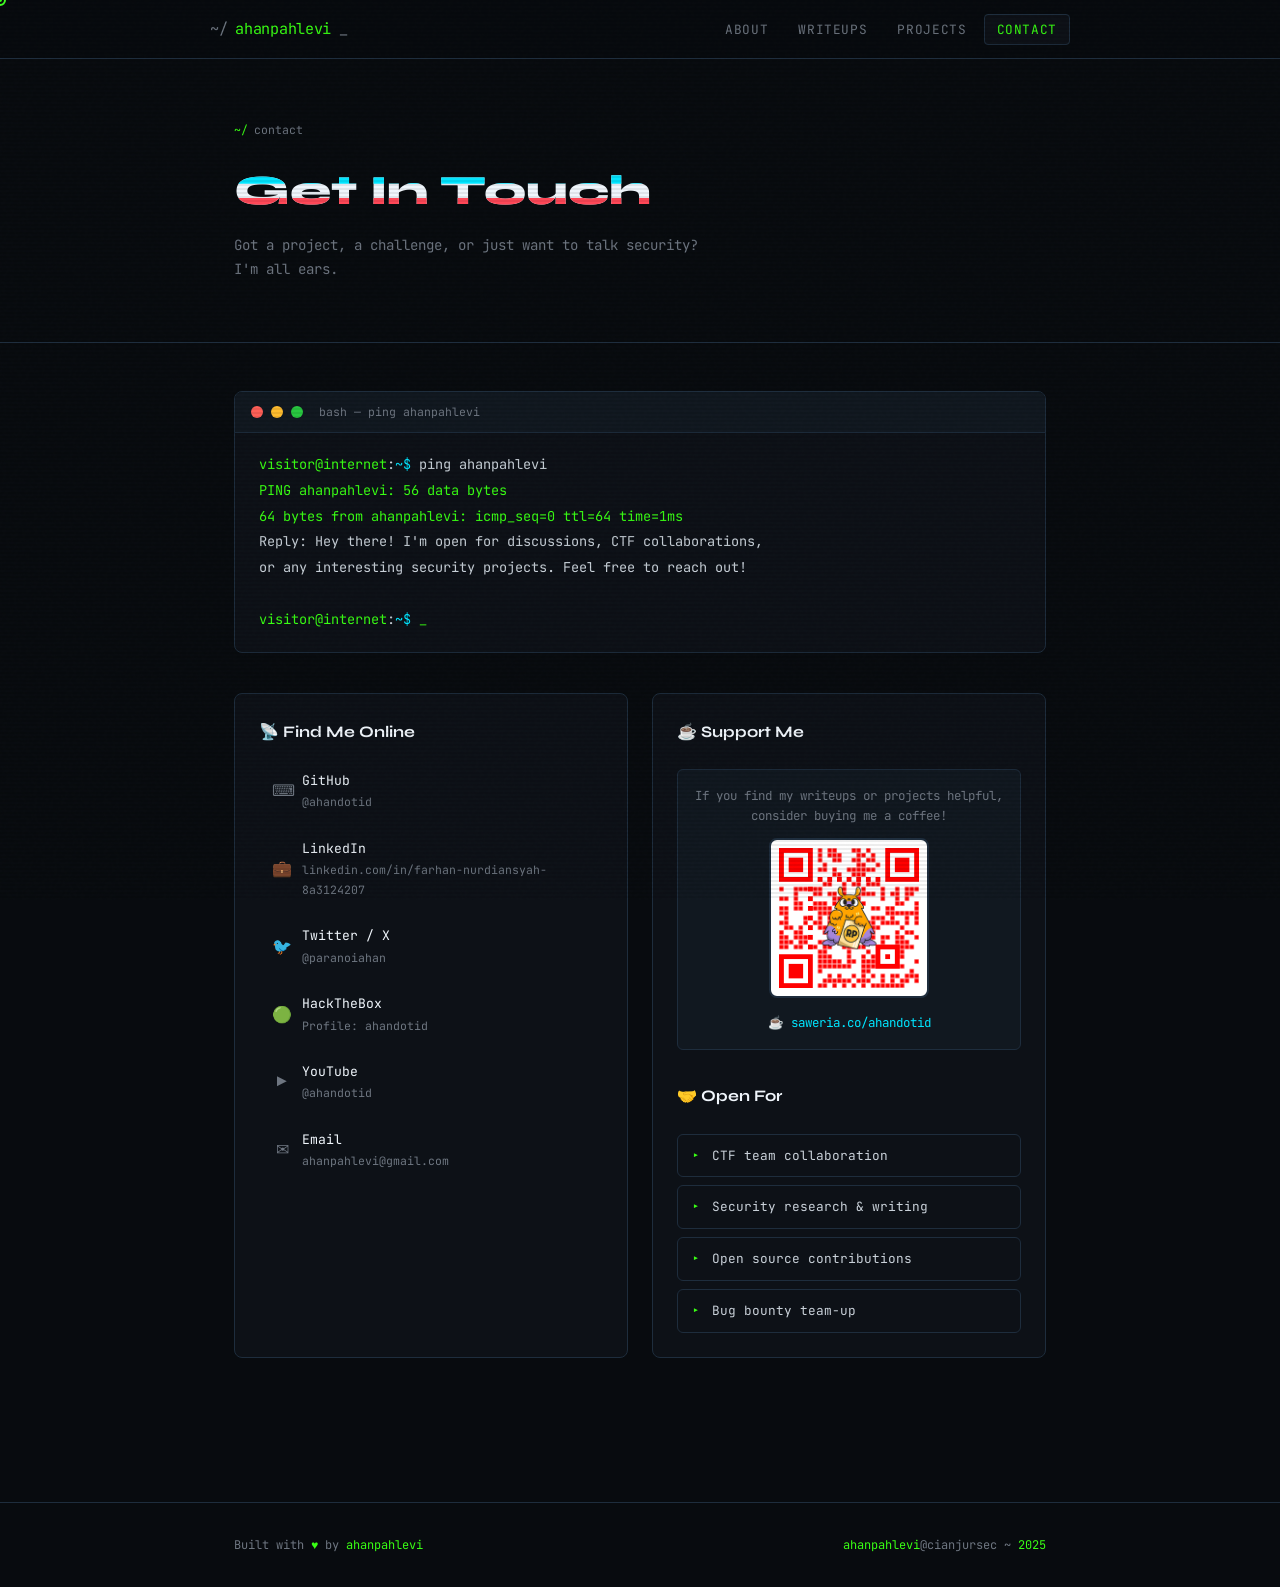
==== contact.html @ f81f7e48 "Add files via upload" ====
<!DOCTYPE html>
<html lang="id">
<head>
  <meta charset="UTF-8" />
  <meta name="viewport" content="width=device-width, initial-scale=1.0" />
  <title>Contact — Ahan Pahlevi</title>
  <link rel="icon" href="assets/favicon.ico" />
  <link rel="stylesheet" href="css/style.css" />
</head>
<body>

  <div class="cursor"></div>
  <div class="cursor-dot"></div>

  <nav>
    <div class="nav-inner">
      <div class="nav-logo"><span>~/</span>ahanpahlevi<span class="blink">_</span></div>
      <button class="nav-menu-btn">☰</button>
      <ul class="nav-links">
        <li><a href="index.html">About</a></li>
        <li><a href="writeups.html">Writeups</a></li>
        <li><a href="projects.html">Projects</a></li>
        <li><a href="contact.html" class="active">Contact</a></li>
      </ul>
    </div>
  </nav>

  <div class="page-header">
    <div class="container">
      <div class="page-header-prompt">contact</div>
      <h1 class="glitch" data-text="Get In Touch">Get In Touch</h1>
      <p>Got a project, a challenge, or just want to talk security? I'm all ears.</p>
    </div>
  </div>

  <div class="container" style="padding-bottom: 5rem;">

    <!-- Terminal ping -->
    <div class="terminal reveal" style="margin-bottom: 2.5rem;">
      <div class="terminal-bar">
        <span class="terminal-dot red"></span>
        <span class="terminal-dot yellow"></span>
        <span class="terminal-dot green"></span>
        <span class="terminal-title">bash — ping ahanpahlevi</span>
      </div>
      <div class="terminal-body">
        <div><span class="prompt">visitor@internet</span>:<span class="cmd">~$</span> ping ahanpahlevi</div>
        <div class="out ok">PING ahanpahlevi: 56 data bytes</div>
        <div class="out ok">64 bytes from ahanpahlevi: icmp_seq=0 ttl=64 time=1ms</div>
        <div class="out">Reply: Hey there! I'm open for discussions, CTF collaborations,</div>
        <div class="out">       or any interesting security projects. Feel free to reach out!</div>
        <br>
        <div><span class="prompt">visitor@internet</span>:<span class="cmd">~$</span> <span class="blink" style="color:var(--green)">_</span></div>
      </div>
    </div>

    <div class="contact-grid">
      <!-- Social Links -->
      <div class="contact-card reveal">
        <h3>📡 Find Me Online</h3>
        <ul class="social-list">
          <li class="social-item">
            <a href="https://github.com/ahandotid" target="_blank">
              <span class="social-icon">⌨</span>
              <div>
                <div style="color:var(--text-bright);font-size:0.82rem;">GitHub</div>
                <div style="font-size:0.72rem;color:var(--text-dim);">@ahandotid</div>
              </div>
            </a>
          </li>
          <li class="social-item">
            <a href="https://linkedin.com/in/farhan-nurdiansyah-8a3124207" target="_blank">
              <span class="social-icon">💼</span>
              <div>
                <div style="color:var(--text-bright);font-size:0.82rem;">LinkedIn</div>
                <div style="font-size:0.72rem;color:var(--text-dim);">linkedin.com/in/farhan-nurdiansyah-8a3124207</div>
              </div>
            </a>
          </li>
          <li class="social-item">
            <a href="https://twitter.com/paranoiahan" target="_blank">
              <span class="social-icon">🐦</span>
              <div>
                <div style="color:var(--text-bright);font-size:0.82rem;">Twitter / X</div>
                <div style="font-size:0.72rem;color:var(--text-dim);">@paranoiahan</div>
              </div>
            </a>
          </li>
          <li class="social-item">
            <a href="https://app.hackthebox.com/users/279255" target="_blank">
              <span class="social-icon">🟢</span>
              <div>
                <div style="color:var(--text-bright);font-size:0.82rem;">HackTheBox</div>
                <div style="font-size:0.72rem;color:var(--text-dim);">Profile: ahandotid</div>
              </div>
            </a>
          </li>
          <li class="social-item">
            <a href="https://youtube.com/@ahandotid" target="_blank">
              <span class="social-icon">▶️</span>
              <div>
                <div style="color:var(--text-bright);font-size:0.82rem;">YouTube</div>
                <div style="font-size:0.72rem;color:var(--text-dim);">@ahandotid</div>
              </div>
            </a>
          </li>
          <li class="social-item">
            <a href="mailto:ahanpahlevi@gmail.com">
              <span class="social-icon">✉</span>
              <div>
                <div style="color:var(--text-bright);font-size:0.82rem;">Email</div>
                <div style="font-size:0.72rem;color:var(--text-dim);">ahanpahlevi@gmail.com</div>
              </div>
            </a>
          </li>
        </ul>
      </div>

      <!-- Info card -->
      <div class="contact-card reveal" style="gap: 1.5rem;">
        <h3>☕ Support Me</h3>
        <div class="pgp-box" style="text-align:center;">
          <p style="margin-bottom:12px;font-size:0.78rem;color:var(--text-dim);">
            If you find my writeups or projects helpful, consider buying me a coffee!
          </p>
          <img src="assets/saweria-qr.png" alt="Saweria QR Code" 
            style="width:160px;height:160px;border-radius:8px;border:2px solid var(--border);background:white;padding:8px;" />
          <div style="margin-top:10px;">
            <a href="https://saweria.co/ahandotid" target="_blank" 
              style="color:var(--cyan);font-size:0.78rem;">
              ☕ saweria.co/ahandotid
            </a>
          </div>
        </div>
        <h3 style="margin-top:0.5rem;">🤝 Open For</h3>
        <ul class="cert-list">
          <li class="cert-item" style="font-size:0.8rem;">CTF team collaboration</li>
          <li class="cert-item" style="font-size:0.8rem;">Security research & writing</li>
          <li class="cert-item" style="font-size:0.8rem;">Open source contributions</li>
          <li class="cert-item" style="font-size:0.8rem;">Bug bounty team-up</li>
        </ul>
      </div>
    </div>

  </div>

  <footer>
    <div class="footer-inner">
      <div class="footer-text">Built with <span>♥</span> by <span>ahanpahlevi</span></div>
      <div class="footer-text"><span>ahanpahlevi</span>@cianjursec ~ <span>2025</span></div>
    </div>
  </footer>

  <script src="js/main.js"></script>
</body>
</html>
---- css/style.css ----
/* ================================================
   CYBERSEC PORTFOLIO - Terminal Hacker Aesthetic
   ================================================ */

@import url('https://fonts.googleapis.com/css2?family=JetBrains+Mono:ital,wght@0,100..800;1,100..800&family=Syne:wght@400;700;800&display=swap');

/* ── Variables ── */
:root {
  --bg:         #080b0f;
  --bg2:        #0d1117;
  --bg3:        #111820;
  --border:     #1e2d3d;
  --green:      #39ff14;
  --cyan:       #00e5ff;
  --red:        #ff4757;
  --yellow:     #ffd32a;
  --text:       #c9d1d9;
  --text-dim:   #6e7681;
  --text-bright:#f0f6fc;
  --font-mono:  'JetBrains Mono', monospace;
  --font-sans:  'Syne', sans-serif;
}

/* ── Reset ── */
*, *::before, *::after { box-sizing: border-box; margin: 0; padding: 0; }
html { scroll-behavior: smooth; font-size: 16px; }

body {
  background: var(--bg);
  color: var(--text);
  font-family: var(--font-mono);
  line-height: 1.7;
  min-height: 100vh;
  overflow-x: hidden;
  cursor: none;
}

/* ── Custom cursor ── */
.cursor {
  width: 12px; height: 12px;
  border: 2px solid var(--green);
  border-radius: 50%;
  position: fixed; top: 0; left: 0;
  pointer-events: none; z-index: 9999;
  transform: translate(-50%, -50%);
  transition: transform 0.1s, width 0.2s, height 0.2s, border-color 0.2s;
  mix-blend-mode: screen;
}
.cursor-dot {
  width: 4px; height: 4px;
  background: var(--green);
  border-radius: 50%;
  position: fixed; top: 0; left: 0;
  pointer-events: none; z-index: 9999;
  transform: translate(-50%, -50%);
}
.cursor.hovering { width: 28px; height: 28px; border-color: var(--cyan); }

/* ── Scanlines overlay ── */
body::before {
  content: '';
  position: fixed; inset: 0;
  background: repeating-linear-gradient(
    0deg,
    transparent,
    transparent 2px,
    rgba(0,0,0,0.07) 2px,
    rgba(0,0,0,0.07) 4px
  );
  pointer-events: none; z-index: 1000;
}

/* ── Noise texture ── */
body::after {
  content: '';
  position: fixed; inset: 0;
  background-image: url("data:image/svg+xml,%3Csvg viewBox='0 0 256 256' xmlns='http://www.w3.org/2000/svg'%3E%3Cfilter id='noise'%3E%3CfeTurbulence type='fractalNoise' baseFrequency='0.9' numOctaves='4' stitchTiles='stitch'/%3E%3C/filter%3E%3Crect width='100%25' height='100%25' filter='url(%23noise)' opacity='0.04'/%3E%3C/svg%3E");
  pointer-events: none; z-index: 999; opacity: 0.3;
}

/* ── Links ── */
a { color: var(--cyan); text-decoration: none; transition: color 0.2s; }
a:hover { color: var(--green); }

/* ── Selection ── */
::selection { background: var(--green); color: var(--bg); }

/* ── Scrollbar ── */
::-webkit-scrollbar { width: 6px; }
::-webkit-scrollbar-track { background: var(--bg2); }
::-webkit-scrollbar-thumb { background: var(--border); border-radius: 3px; }
::-webkit-scrollbar-thumb:hover { background: var(--green); }

/* ===========================
   LAYOUT
   =========================== */

.container { max-width: 860px; margin: 0 auto; padding: 0 1.5rem; }

/* ===========================
   NAVBAR
   =========================== */

nav {
  position: fixed; top: 0; left: 0; right: 0; z-index: 500;
  background: rgba(8,11,15,0.85);
  backdrop-filter: blur(12px);
  border-bottom: 1px solid var(--border);
  padding: 0 1.5rem;
}

.nav-inner {
  max-width: 860px; margin: 0 auto;
  display: flex; align-items: center; justify-content: space-between;
  height: 58px;
}

.nav-logo {
  font-family: var(--font-mono);
  font-size: 0.95rem;
  color: var(--green);
  display: flex; align-items: center; gap: 8px;
  letter-spacing: -0.02em;
}
.nav-logo span { color: var(--text-dim); }
.nav-logo .blink { animation: blink 1s step-end infinite; }

.nav-links {
  display: flex; gap: 0.25rem; list-style: none;
  align-items: center;
}
.nav-links a {
  font-size: 0.8rem;
  color: var(--text-dim);
  padding: 6px 12px;
  border-radius: 4px;
  border: 1px solid transparent;
  transition: all 0.2s;
  letter-spacing: 0.05em;
  text-transform: uppercase;
}
.nav-links a:hover,
.nav-links a.active {
  color: var(--green);
  border-color: var(--border);
  background: var(--bg2);
}

.nav-menu-btn {
  display: none;
  background: none; border: none;
  color: var(--text); cursor: none;
  font-size: 1.2rem; padding: 4px;
}

/* ===========================
   HERO / ABOUT
   =========================== */

.hero {
  min-height: 100vh;
  display: flex; align-items: center;
  padding: 80px 0 60px;
  position: relative;
}

.hero-grid {
  display: grid;
  grid-template-columns: 1fr auto;
  gap: 3rem; align-items: center;
}

.hero-prompt {
  font-size: 0.75rem;
  color: var(--text-dim);
  margin-bottom: 1.5rem;
  display: flex; align-items: center; gap: 8px;
}
.hero-prompt::before { content: '~/'; color: var(--green); }

.hero-name {
  font-family: var(--font-sans);
  font-size: clamp(2.2rem, 5vw, 3.2rem);
  font-weight: 800;
  color: var(--text-bright);
  line-height: 1.1;
  margin-bottom: 0.5rem;
  letter-spacing: -0.03em;
}
.hero-name .highlight {
  color: var(--green);
  position: relative;
}

.hero-title {
  font-size: 0.9rem;
  color: var(--cyan);
  margin-bottom: 1.5rem;
  display: flex; align-items: center; gap: 8px;
  flex-wrap: wrap;
}
.hero-title::before { content: '>'; color: var(--green); }
.typed-text { min-height: 1.2em; }
.typed-cursor { animation: blink 0.8s step-end infinite; color: var(--green); }

.hero-bio {
  font-size: 0.9rem;
  color: var(--text);
  max-width: 480px;
  margin-bottom: 2rem;
  line-height: 1.8;
}

.hero-tags {
  display: flex; flex-wrap: wrap; gap: 8px;
  margin-bottom: 2rem;
}
.tag {
  font-size: 0.7rem;
  padding: 4px 10px;
  border-radius: 3px;
  border: 1px solid var(--border);
  color: var(--text-dim);
  background: var(--bg2);
  letter-spacing: 0.04em;
  text-transform: uppercase;
  transition: all 0.2s;
}
.tag:hover { border-color: var(--green); color: var(--green); }
.tag.active { border-color: var(--green); color: var(--green); background: rgba(57,255,20,0.05); }

.hero-links {
  display: flex; gap: 12px; flex-wrap: wrap;
}
.btn {
  display: inline-flex; align-items: center; gap: 8px;
  padding: 10px 20px;
  font-family: var(--font-mono);
  font-size: 0.8rem;
  letter-spacing: 0.05em;
  text-transform: uppercase;
  border-radius: 4px;
  cursor: none;
  transition: all 0.2s;
}
.btn-primary {
  background: var(--green);
  color: var(--bg);
  border: none;
}
.btn-primary:hover { background: #2de610; color: var(--bg); transform: translateY(-2px); }
.btn-outline {
  border: 1px solid var(--border);
  color: var(--text);
  background: transparent;
}
.btn-outline:hover { border-color: var(--cyan); color: var(--cyan); transform: translateY(-2px); }

/* Avatar */
.hero-avatar {
  position: relative; flex-shrink: 0;
}
.avatar-frame {
  width: 180px; height: 180px;
  border-radius: 8px;
  border: 2px solid var(--border);
  overflow: hidden;
  position: relative;
}
.avatar-frame img {
  width: 100%; height: 100%; object-fit: cover;
  filter: grayscale(20%) contrast(1.1);
  transition: filter 0.3s;
}
.avatar-frame:hover img { filter: grayscale(0%) contrast(1.2); }
.avatar-frame::before {
  content: '';
  position: absolute; inset: 0;
  background: linear-gradient(135deg, rgba(57,255,20,0.15), transparent 60%);
  z-index: 1; pointer-events: none;
}
.avatar-corner {
  position: absolute;
  width: 16px; height: 16px;
  border-color: var(--green);
  border-style: solid;
}
.avatar-corner.tl { top: -5px; left: -5px; border-width: 2px 0 0 2px; }
.avatar-corner.tr { top: -5px; right: -5px; border-width: 2px 2px 0 0; }
.avatar-corner.bl { bottom: -5px; left: -5px; border-width: 0 0 2px 2px; }
.avatar-corner.br { bottom: -5px; right: -5px; border-width: 0 2px 2px 0; }
.avatar-status {
  position: absolute; bottom: -14px; left: 50%;
  transform: translateX(-50%);
  font-size: 0.65rem;
  color: var(--green);
  background: var(--bg);
  border: 1px solid var(--border);
  padding: 2px 10px; border-radius: 3px;
  white-space: nowrap;
  display: flex; align-items: center; gap: 5px;
}
.status-dot { width: 6px; height: 6px; background: var(--green); border-radius: 50%; animation: pulse 2s infinite; }

/* ===========================
   SECTION COMMONS
   =========================== */

section { padding: 5rem 0; }

.section-header {
  display: flex; align-items: center; gap: 1rem;
  margin-bottom: 2.5rem;
}
.section-num {
  font-size: 0.7rem;
  color: var(--green);
  letter-spacing: 0.1em;
}
.section-title {
  font-family: var(--font-sans);
  font-size: 1.4rem;
  font-weight: 700;
  color: var(--text-bright);
}
.section-line {
  flex: 1; height: 1px;
  background: linear-gradient(90deg, var(--border), transparent);
}

/* ===========================
   TERMINAL BLOCK
   =========================== */

.terminal {
  background: var(--bg2);
  border: 1px solid var(--border);
  border-radius: 8px;
  overflow: hidden;
  margin-bottom: 2rem;
}
.terminal-bar {
  background: var(--bg3);
  padding: 10px 16px;
  display: flex; align-items: center; gap: 8px;
  border-bottom: 1px solid var(--border);
}
.terminal-dot {
  width: 12px; height: 12px; border-radius: 50%;
}
.terminal-dot.red { background: #ff5f57; }
.terminal-dot.yellow { background: #febc2e; }
.terminal-dot.green { background: #28c840; }
.terminal-title {
  font-size: 0.72rem;
  color: var(--text-dim);
  margin-left: 8px;
}
.terminal-body { padding: 1.2rem 1.5rem; font-size: 0.85rem; line-height: 1.9; }
.terminal-body .prompt { color: var(--green); }
.terminal-body .cmd { color: var(--cyan); }
.terminal-body .comment { color: var(--text-dim); }
.terminal-body .out { color: var(--text); }
.terminal-body .out.ok { color: var(--green); }
.terminal-body .out.err { color: var(--red); }
.terminal-body .out.warn { color: var(--yellow); }

/* ===========================
   STATS BAR
   =========================== */

.stats-grid {
  display: grid;
  grid-template-columns: repeat(auto-fit, minmax(120px, 1fr));
  gap: 1px;
  background: var(--border);
  border: 1px solid var(--border);
  border-radius: 8px;
  overflow: hidden;
  margin-bottom: 3rem;
}
.stat-item {
  background: var(--bg2);
  padding: 1.2rem;
  text-align: center;
  transition: background 0.2s;
}
.stat-item:hover { background: var(--bg3); }
.stat-num {
  font-family: var(--font-sans);
  font-size: 1.8rem;
  font-weight: 800;
  color: var(--green);
  line-height: 1;
}
.stat-label {
  font-size: 0.65rem;
  color: var(--text-dim);
  text-transform: uppercase;
  letter-spacing: 0.08em;
  margin-top: 4px;
}

/* ===========================
   SKILLS / CERTS
   =========================== */

.skills-grid {
  display: grid;
  grid-template-columns: repeat(auto-fit, minmax(240px, 1fr));
  gap: 1rem;
}

.skill-card {
  background: var(--bg2);
  border: 1px solid var(--border);
  border-radius: 8px;
  padding: 1.2rem;
  transition: border-color 0.2s, transform 0.2s;
}
.skill-card:hover {
  border-color: var(--green);
  transform: translateY(-3px);
}
.skill-card-header {
  display: flex; align-items: center; gap: 10px;
  margin-bottom: 0.75rem;
}
.skill-icon { font-size: 1.2rem; }
.skill-name { font-size: 0.85rem; color: var(--text-bright); font-weight: 600; }
.skill-items {
  display: flex; flex-wrap: wrap; gap: 5px;
}
.skill-badge {
  font-size: 0.65rem;
  padding: 3px 8px;
  border-radius: 3px;
  background: rgba(57,255,20,0.08);
  border: 1px solid rgba(57,255,20,0.2);
  color: var(--green);
}

/* Cert list */
.cert-list { list-style: none; display: flex; flex-direction: column; gap: 8px; }
.cert-item {
  display: flex; align-items: center; gap: 12px;
  padding: 10px 14px;
  background: var(--bg2);
  border: 1px solid var(--border);
  border-radius: 6px;
  font-size: 0.82rem;
  color: var(--text);
  transition: border-color 0.2s;
}
.cert-item:hover { border-color: var(--cyan); }
.cert-item::before { content: '▸'; color: var(--green); }
.cert-label { font-weight: 600; color: var(--cyan); min-width: 90px; font-size: 0.75rem; }

/* ===========================
   WRITEUPS / CARDS
   =========================== */

.card-grid {
  display: grid;
  grid-template-columns: repeat(auto-fill, minmax(280px, 1fr));
  gap: 1rem;
}

.card {
  background: var(--bg2);
  border: 1px solid var(--border);
  border-radius: 8px;
  padding: 1.4rem;
  display: flex; flex-direction: column;
  gap: 0.8rem;
  transition: border-color 0.2s, transform 0.2s;
  position: relative; overflow: hidden;
}
.card::before {
  content: '';
  position: absolute; top: 0; left: 0; right: 0;
  height: 2px;
  background: linear-gradient(90deg, var(--green), transparent);
  opacity: 0; transition: opacity 0.2s;
}
.card:hover { border-color: var(--border); transform: translateY(-4px); }
.card:hover::before { opacity: 1; }

.card-meta {
  display: flex; align-items: center; gap: 8px;
  flex-wrap: wrap;
}
.card-category {
  font-size: 0.65rem;
  padding: 3px 8px;
  border-radius: 3px;
  text-transform: uppercase;
  letter-spacing: 0.05em;
}
.cat-web    { background: rgba(0,229,255,0.1); color: var(--cyan); border: 1px solid rgba(0,229,255,0.3); }
.cat-pwn    { background: rgba(255,71,87,0.1); color: var(--red); border: 1px solid rgba(255,71,87,0.3); }
.cat-crypto { background: rgba(255,211,42,0.1); color: var(--yellow); border: 1px solid rgba(255,211,42,0.3); }
.cat-re     { background: rgba(57,255,20,0.1); color: var(--green); border: 1px solid rgba(57,255,20,0.3); }
.cat-misc   { background: rgba(150,150,150,0.1); color: #aaa; border: 1px solid rgba(150,150,150,0.3); }
.cat-osint  { background: rgba(155,89,182,0.15); color: #c39bd3; border: 1px solid rgba(155,89,182,0.3); }

.card-date { font-size: 0.65rem; color: var(--text-dim); margin-left: auto; }

.card-title {
  font-family: var(--font-sans);
  font-size: 1rem; font-weight: 700;
  color: var(--text-bright); line-height: 1.3;
}
.card-desc { font-size: 0.8rem; color: var(--text-dim); flex: 1; }
.card-footer {
  display: flex; align-items: center; justify-content: space-between;
  padding-top: 0.8rem;
  border-top: 1px solid var(--border);
  font-size: 0.75rem;
}
.card-event { color: var(--text-dim); }
.card-link { color: var(--cyan); display: flex; align-items: center; gap: 4px; }
.card-link:hover { color: var(--green); }

/* ===========================
   PROJECTS
   =========================== */

.project-list { display: flex; flex-direction: column; gap: 1rem; }

.project-card {
  background: var(--bg2);
  border: 1px solid var(--border);
  border-radius: 8px;
  padding: 1.4rem 1.6rem;
  display: grid;
  grid-template-columns: 1fr auto;
  gap: 1rem; align-items: start;
  transition: border-color 0.2s;
}
.project-card:hover { border-color: var(--green); }

.project-name {
  font-family: var(--font-sans);
  font-size: 1rem; font-weight: 700;
  color: var(--text-bright); margin-bottom: 6px;
  display: flex; align-items: center; gap: 8px;
}
.project-name a:hover { color: var(--green); }
.project-desc { font-size: 0.82rem; color: var(--text-dim); margin-bottom: 10px; }
.project-tags { display: flex; flex-wrap: wrap; gap: 5px; }
.project-tag {
  font-size: 0.65rem; padding: 2px 8px;
  border-radius: 3px; background: var(--bg3);
  border: 1px solid var(--border); color: var(--text-dim);
}

.project-links {
  display: flex; gap: 8px; align-items: center;
  flex-shrink: 0;
}
.icon-btn {
  display: flex; align-items: center; gap: 5px;
  font-size: 0.75rem; color: var(--text-dim);
  padding: 5px 10px; border: 1px solid var(--border);
  border-radius: 4px; transition: all 0.2s;
  cursor: none;
}
.icon-btn:hover { color: var(--cyan); border-color: var(--cyan); }

/* ===========================
   CONTACT
   =========================== */

.contact-grid {
  display: grid; grid-template-columns: 1fr 1fr; gap: 1.5rem;
}
.contact-card {
  background: var(--bg2); border: 1px solid var(--border);
  border-radius: 8px; padding: 1.5rem;
  display: flex; flex-direction: column; gap: 1rem;
}
.contact-card h3 {
  font-family: var(--font-sans);
  font-size: 1rem; color: var(--text-bright);
}
.social-list { list-style: none; display: flex; flex-direction: column; gap: 8px; }
.social-item a {
  display: flex; align-items: center; gap: 10px;
  color: var(--text-dim); font-size: 0.82rem;
  padding: 8px 12px; border-radius: 5px;
  border: 1px solid transparent;
  transition: all 0.2s;
}
.social-item a:hover {
  border-color: var(--border); color: var(--text-bright);
  background: var(--bg3);
}
.social-icon { font-size: 1rem; width: 20px; text-align: center; }

/* PGP box */
.pgp-box {
  background: var(--bg3); border: 1px solid var(--border);
  border-radius: 6px; padding: 1rem;
  font-size: 0.72rem; color: var(--text-dim); line-height: 1.6;
}
.pgp-box code { color: var(--green); word-break: break-all; }

/* ===========================
   FOOTER
   =========================== */

footer {
  border-top: 1px solid var(--border);
  padding: 2rem 0; margin-top: 4rem;
}
.footer-inner {
  max-width: 860px; margin: 0 auto; padding: 0 1.5rem;
  display: flex; align-items: center; justify-content: space-between;
  flex-wrap: wrap; gap: 1rem;
}
.footer-text { font-size: 0.75rem; color: var(--text-dim); }
.footer-text span { color: var(--green); }

/* ===========================
   PAGE HEADER (inner pages)
   =========================== */

.page-header {
  padding: 120px 0 60px;
  border-bottom: 1px solid var(--border);
  margin-bottom: 3rem;
}
.page-header-prompt {
  font-size: 0.72rem; color: var(--text-dim); margin-bottom: 1rem;
  display: flex; align-items: center; gap: 6px;
}
.page-header-prompt::before { content: '~/'; color: var(--green); }
.page-header h1 {
  font-family: var(--font-sans);
  font-size: clamp(1.8rem, 4vw, 2.6rem);
  font-weight: 800; color: var(--text-bright);
}
.page-header p { color: var(--text-dim); font-size: 0.88rem; max-width: 480px; margin-top: 0.5rem; }

/* ===========================
   FILTER TABS
   =========================== */

.filter-tabs { display: flex; gap: 6px; flex-wrap: wrap; margin-bottom: 2rem; }
.filter-btn {
  padding: 6px 14px; font-size: 0.75rem;
  border: 1px solid var(--border); border-radius: 4px;
  background: transparent; color: var(--text-dim);
  cursor: none; font-family: var(--font-mono);
  text-transform: uppercase; letter-spacing: 0.04em;
  transition: all 0.2s;
}
.filter-btn:hover { border-color: var(--green); color: var(--green); }
.filter-btn.active { border-color: var(--green); color: var(--green); background: rgba(57,255,20,0.07); }

/* ===========================
   WRITEUP ARTICLE PAGE
   =========================== */

.article-wrapper { max-width: 720px; margin: 0 auto; }
.article-header { padding: 120px 0 2rem; border-bottom: 1px solid var(--border); margin-bottom: 2.5rem; }
.article-title {
  font-family: var(--font-sans); font-size: clamp(1.6rem, 4vw, 2.4rem);
  font-weight: 800; color: var(--text-bright); margin-bottom: 1rem;
}
.article-meta { display: flex; gap: 1rem; flex-wrap: wrap; font-size: 0.78rem; color: var(--text-dim); }

.article-body { font-size: 0.88rem; line-height: 2; }
.article-body h2 {
  font-family: var(--font-sans); font-size: 1.3rem; font-weight: 700;
  color: var(--text-bright); margin: 2.5rem 0 1rem;
  display: flex; align-items: center; gap: 8px;
}
.article-body h2::before { content: '##'; color: var(--green); font-size: 0.9rem; }
.article-body h3 { color: var(--cyan); margin: 1.5rem 0 0.8rem; }
.article-body p { margin-bottom: 1.2rem; }
.article-body code {
  background: var(--bg2); border: 1px solid var(--border);
  padding: 1px 6px; border-radius: 3px;
  font-size: 0.82rem; color: var(--cyan);
}
.article-body pre {
  background: var(--bg2); border: 1px solid var(--border);
  padding: 1.2rem; border-radius: 6px;
  overflow-x: auto; margin: 1.5rem 0;
}
.article-body pre code {
  background: none; border: none; padding: 0;
  color: var(--text); font-size: 0.82rem;
}
.article-body blockquote {
  border-left: 3px solid var(--green);
  padding-left: 1rem; color: var(--text-dim);
  margin: 1.5rem 0; font-style: italic;
}
.flag-box {
  background: rgba(57,255,20,0.05);
  border: 1px solid rgba(57,255,20,0.3);
  border-radius: 6px; padding: 1rem 1.2rem;
  display: flex; align-items: center; gap: 10px;
  margin: 1.5rem 0; font-size: 0.85rem;
}
.flag-box .flag-label { color: var(--green); font-weight: 700; }
.flag-box code { color: var(--green); background: none; border: none; font-size: 0.9rem; }

/* ===========================
   ANIMATIONS
   =========================== */

@keyframes blink  { 50% { opacity: 0; } }
@keyframes pulse  { 0%,100%{opacity:1;} 50%{opacity:0.3;} }
@keyframes fadeUp {
  from { opacity: 0; transform: translateY(20px); }
  to   { opacity: 1; transform: translateY(0); }
}
@keyframes scanline {
  0%   { transform: translateY(-100%); }
  100% { transform: translateY(100vh); }
}

.fade-up { animation: fadeUp 0.6s ease forwards; }
.delay-1 { animation-delay: 0.1s; opacity: 0; }
.delay-2 { animation-delay: 0.2s; opacity: 0; }
.delay-3 { animation-delay: 0.3s; opacity: 0; }
.delay-4 { animation-delay: 0.4s; opacity: 0; }
.delay-5 { animation-delay: 0.5s; opacity: 0; }

/* glitch */
.glitch {
  position: relative;
  display: inline-block;
}
.glitch::before, .glitch::after {
  content: attr(data-text);
  position: absolute; top: 0; left: 0;
  width: 100%; height: 100%;
}
.glitch::before {
  color: var(--cyan);
  animation: glitch1 4s infinite linear alternate;
  clip-path: polygon(0 20%, 100% 20%, 100% 40%, 0 40%);
}
.glitch::after {
  color: var(--red);
  animation: glitch2 4s infinite linear alternate;
  clip-path: polygon(0 60%, 100% 60%, 100% 80%, 0 80%);
}
@keyframes glitch1 {
  0%,94%  { transform: none; opacity: 0; }
  95%     { transform: translateX(-3px); opacity: 0.6; }
  97%     { transform: translateX(3px); opacity: 0.6; }
  100%    { transform: none; opacity: 0; }
}
@keyframes glitch2 {
  0%,96%  { transform: none; opacity: 0; }
  97%     { transform: translateX(3px); opacity: 0.6; }
  99%     { transform: translateX(-3px); opacity: 0.6; }
  100%    { transform: none; opacity: 0; }
}

/* ===========================
   RESPONSIVE
   =========================== */

@media (max-width: 680px) {
  .hero-grid { grid-template-columns: 1fr; }
  .hero-avatar { display: flex; justify-content: center; order: -1; }
  .contact-grid { grid-template-columns: 1fr; }
  .project-card { grid-template-columns: 1fr; }
  .nav-links { display: none; }
  .nav-links.open {
    display: flex; flex-direction: column;
    position: fixed; top: 58px; left: 0; right: 0;
    background: var(--bg2); border-bottom: 1px solid var(--border);
    padding: 1rem;
  }
  .nav-menu-btn { display: block; }
}
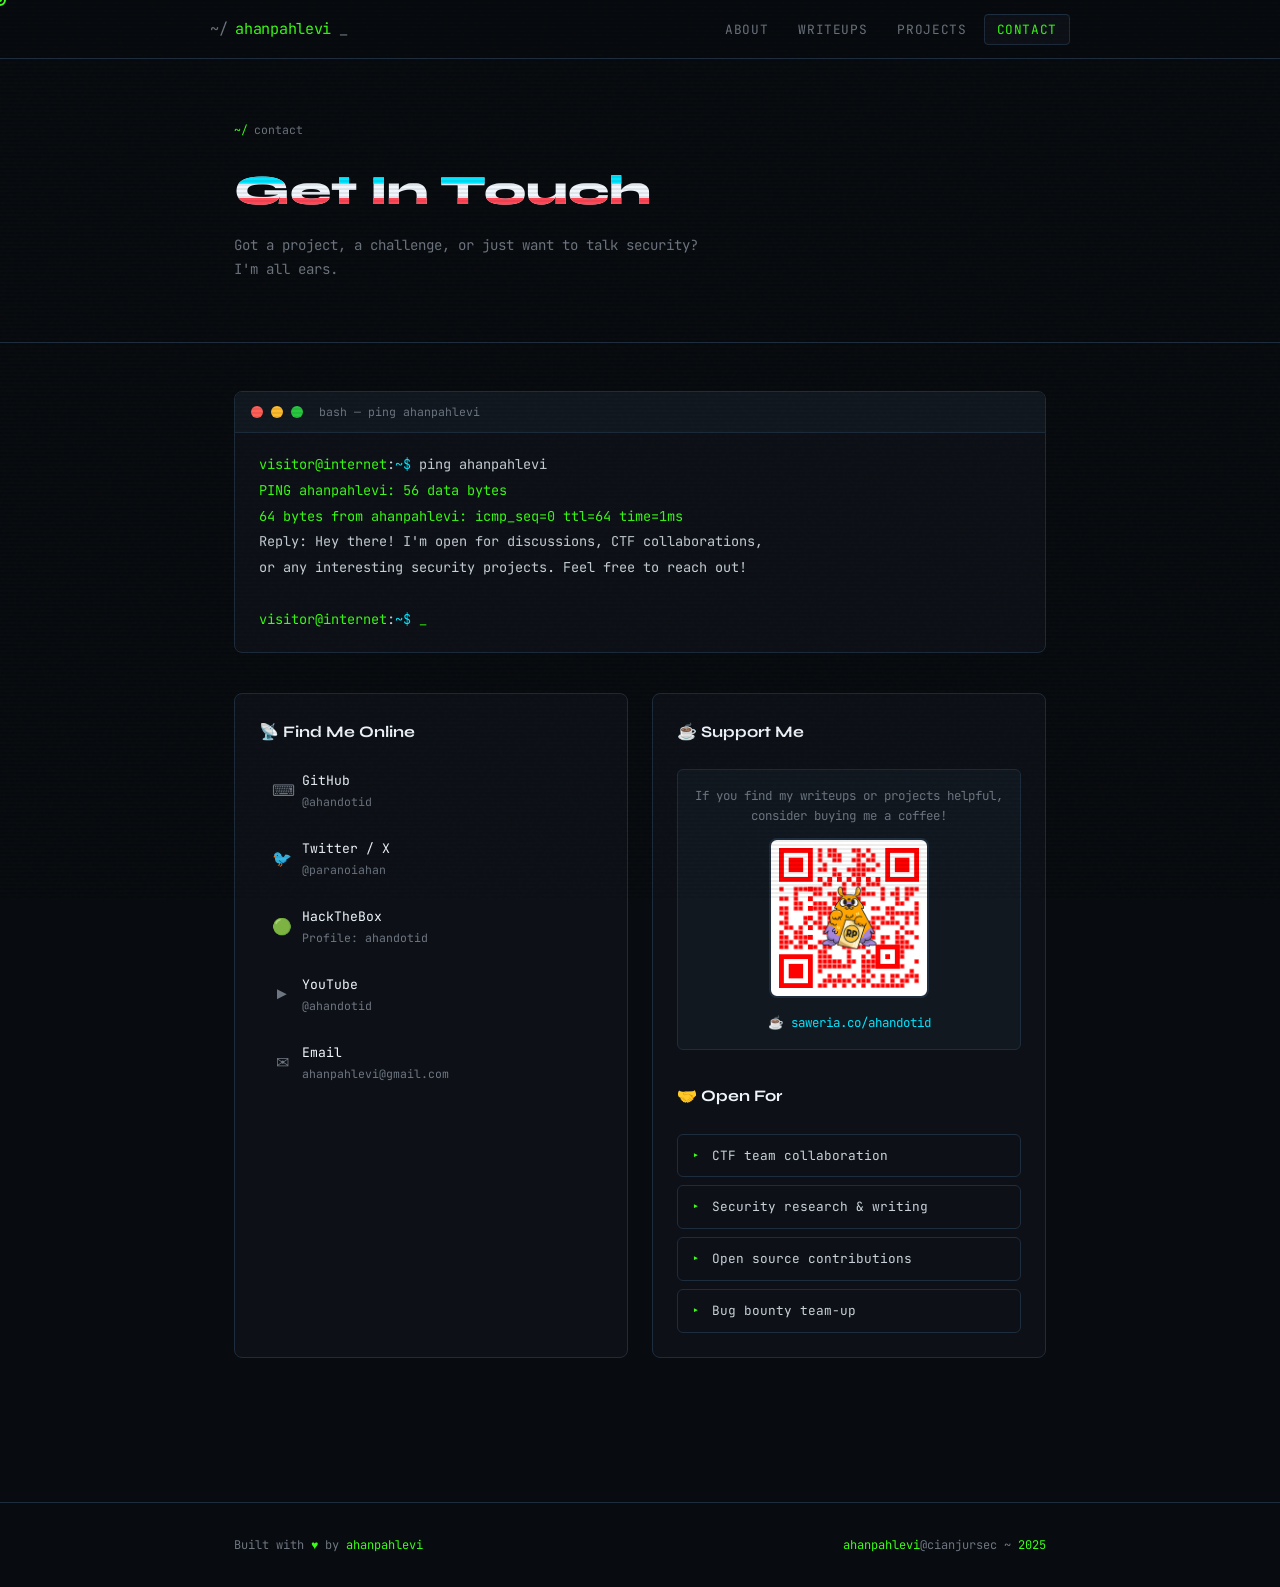
==== commit 71ba96ef: "Update contact.html" ====
--- a/contact.html
+++ b/contact.html
@@ -65,15 +65,6 @@
               <div>
                 <div style="color:var(--text-bright);font-size:0.82rem;">GitHub</div>
                 <div style="font-size:0.72rem;color:var(--text-dim);">@ahandotid</div>
-              </div>
-            </a>
-          </li>
-          <li class="social-item">
-            <a href="https://linkedin.com/in/farhan-nurdiansyah-8a3124207" target="_blank">
-              <span class="social-icon">💼</span>
-              <div>
-                <div style="color:var(--text-bright);font-size:0.82rem;">LinkedIn</div>
-                <div style="font-size:0.72rem;color:var(--text-dim);">linkedin.com/in/farhan-nurdiansyah-8a3124207</div>
               </div>
             </a>
           </li>
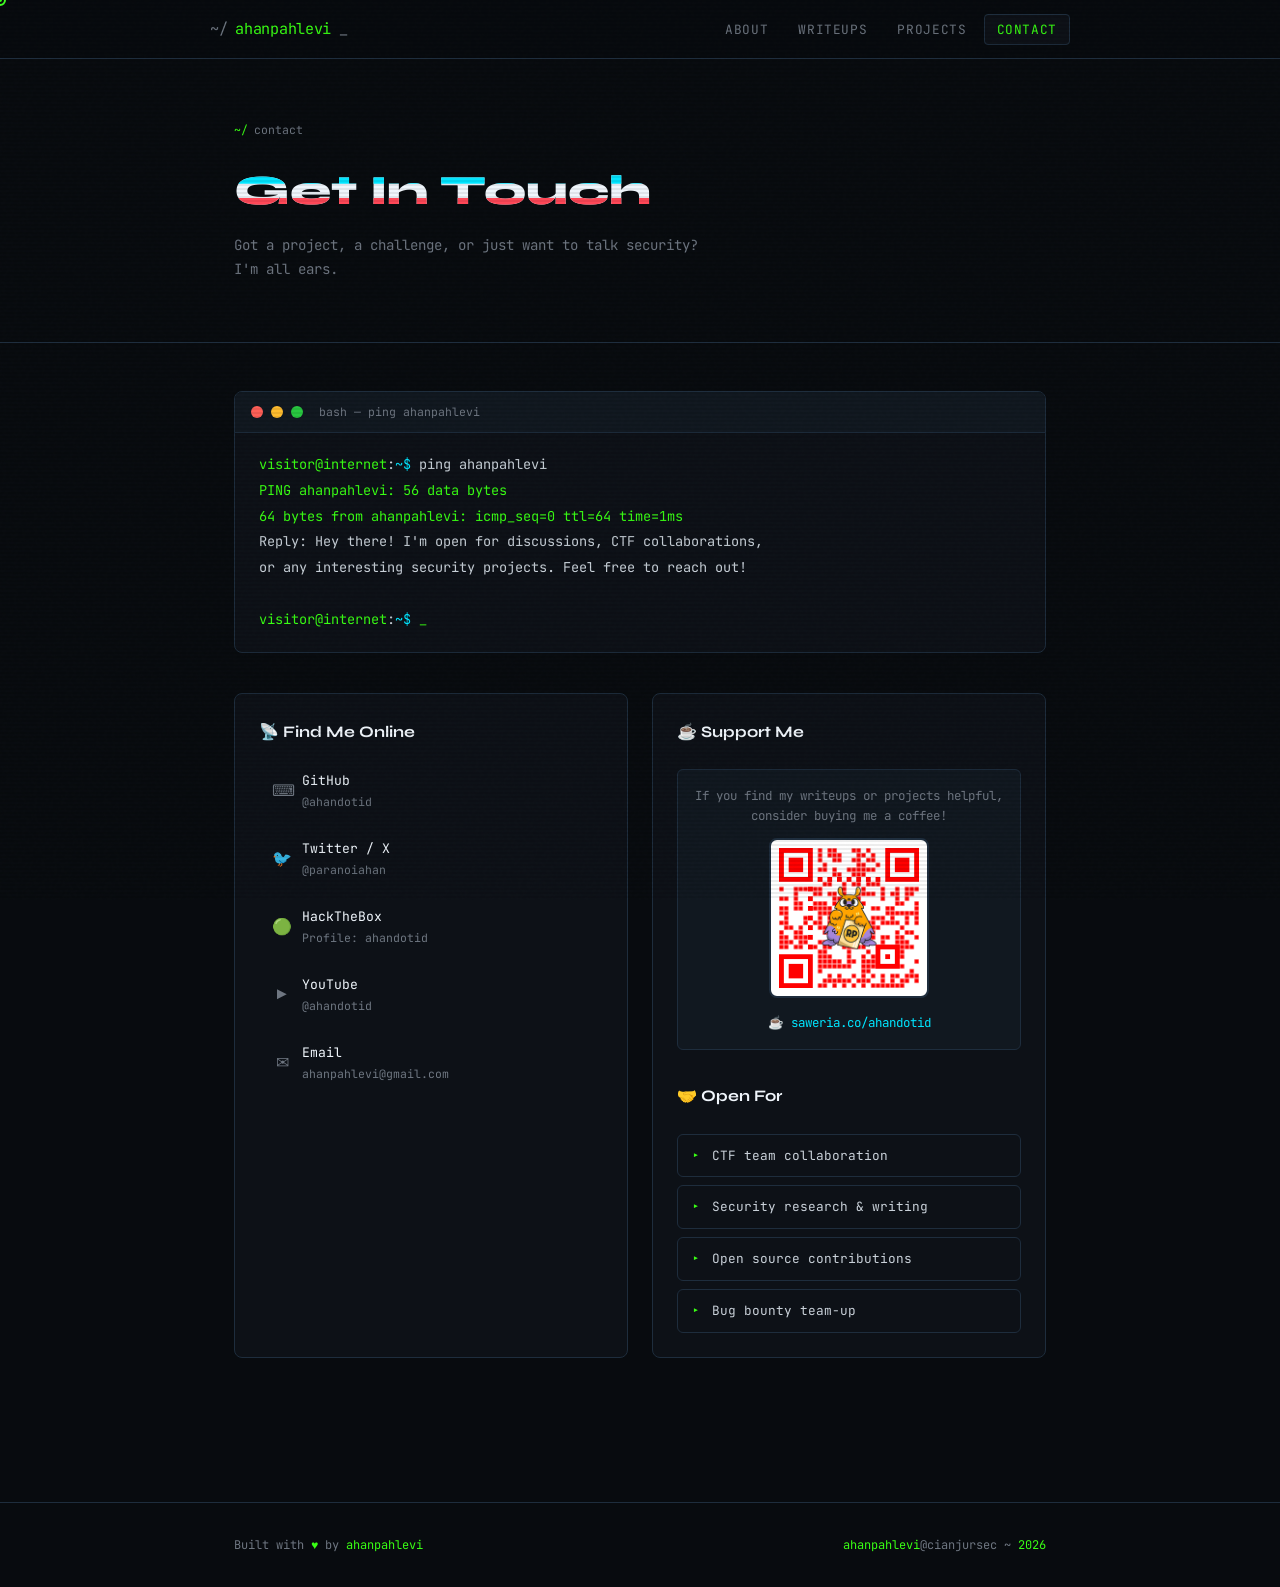
==== commit dbb3c779: "Update contact.html" ====
--- a/contact.html
+++ b/contact.html
@@ -138,7 +138,7 @@
   <footer>
     <div class="footer-inner">
       <div class="footer-text">Built with <span>♥</span> by <span>ahanpahlevi</span></div>
-      <div class="footer-text"><span>ahanpahlevi</span>@cianjursec ~ <span>2025</span></div>
+      <div class="footer-text"><span>ahanpahlevi</span>@cianjursec ~ <span>2026</span></div>
     </div>
   </footer>
 
